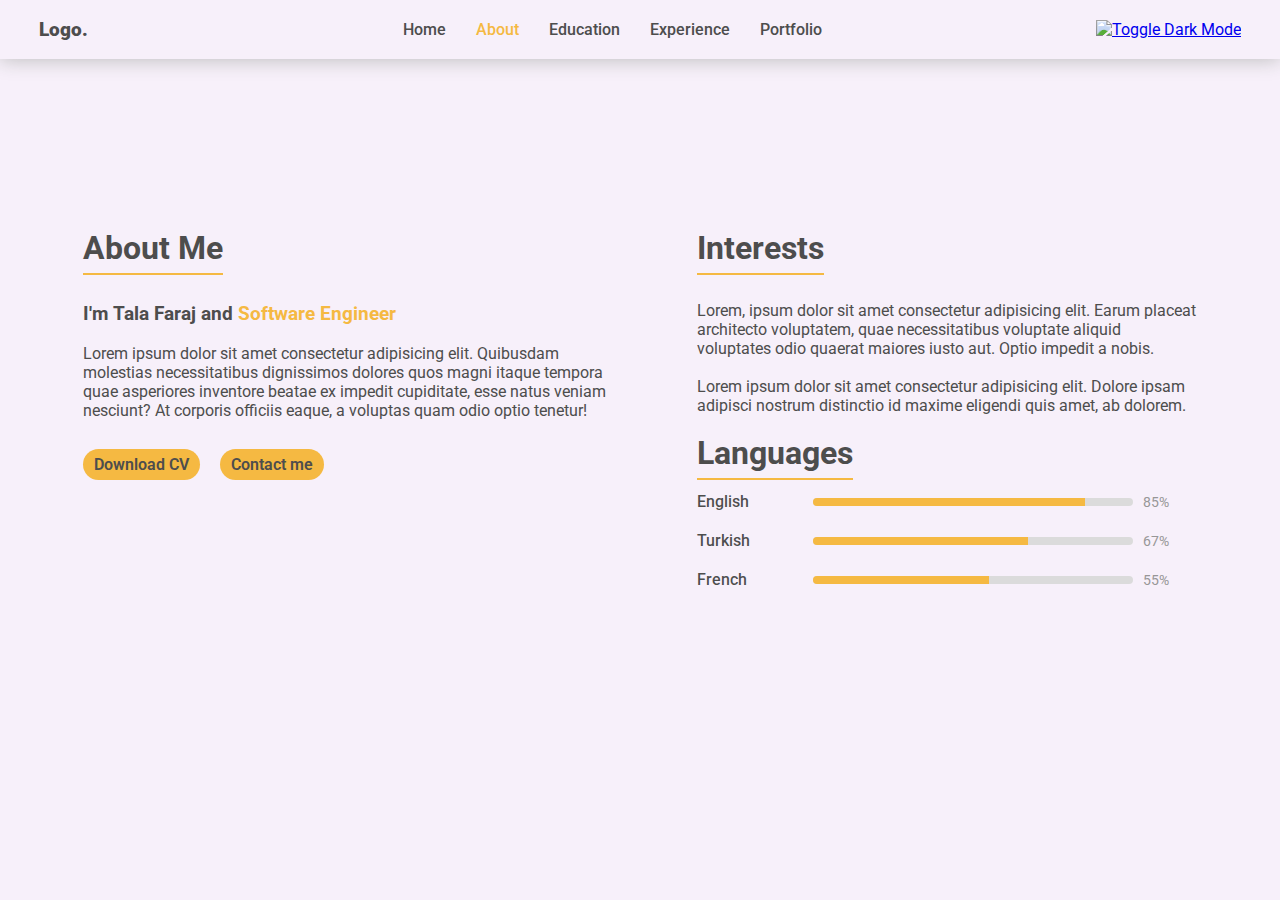
==== index.html @ e930d842 "Add files via upload" ====
<!DOCTYPE html>
<html lang="en">
<head>
    <meta charset="UTF-8">
    <meta name="viewport" content="width=device-width, initial-scale=1.0">
    <link rel="preconnect" href="https://fonts.googleapis.com">
    <link rel="preconnect" href="https://fonts.gstatic.com" crossorigin>
    <link href="https://fonts.googleapis.com/css2?family=Roboto:ital,wght@0,100;0,300;0,400;0,500;0,700;0,900;1,100;1,300;1,400;1,500;1,700;1,900&display=swap" rel="stylesheet">
    <title>About Me</title>
    <link rel="stylesheet" href="general.css">
    <link rel="stylesheet" href="header.css">
    <link rel="stylesheet" href="about.css">
</head>
<body>
    <div class="header">
        <h3>Logo.</h3>
        <div><ul>
            <li ><a  href="home.html">Home</a></li>
            <li><a style="color: #F5B942;" href="index.html">About</a></li>
            <li><a href="education.html">Education</a></li>
            <li><a href="experience.html">Experience</a></li>
            <li><a href="portfolio.html">Portfolio</a></li>
            
        </ul></div>
        <a href="#"><img id="toggle-dark-mode" src="icons/icons8-moon-60.png" alt="Toggle Dark Mode"> </a>
    </div>
    <div class="container">
        <div class="paragraphs">
            <h1>About Me</h1>
            
            <h3>I'm Tala Faraj and <span>Software Engineer</span></h3>
            <p>Lorem ipsum dolor sit amet consectetur adipisicing elit. Quibusdam molestias necessitatibus dignissimos dolores quos magni itaque tempora quae asperiores inventore beatae ex impedit cupiditate, esse natus veniam nesciunt? At corporis officiis eaque, a voluptas quam odio optio tenetur!</p>   
            <a href="#">Download CV</a>
            <a href="contact.html">Contact me</a>
        </div>
        <div class="things">
            <div class="intrests">
                <h1>Interests</h1>
                <p id="par1">Lorem, ipsum dolor sit amet consectetur adipisicing elit. Earum placeat architecto voluptatem, quae necessitatibus voluptate aliquid voluptates odio quaerat maiores iusto aut. Optio impedit a nobis.</p>
                <p id="par2">Lorem ipsum dolor sit amet consectetur adipisicing elit. Dolore ipsam adipisci nostrum distinctio id maxime eligendi quis amet, ab dolorem.</p>
            </div>
            <div class="languages"></div>
            <div><h1>Languages</h1></div>
            <div class="langs">
                <div class="lang"> 
                    <span class="language-name">English</span> 
                    <div class="progress"> 
                        <div class="progress-bar" style="width: 85%;"></div> 
                    </div> 
                    <span class="percentage">85%</span> 
                </div> 
                <div class="lang"> 
                    <span class="language-name">Turkish</span> 
                    <div class="progress"> 
                        <div class="progress-bar" style="width: 67%;"></div> 
                    </div> 
                    <span class="percentage">67%</span> 
                </div> 
                <div class="lang"> 
                    <span class="language-name">French</span> 
                    <div class="progress"> 
                        <div class="progress-bar" style="width: 55%;"></div> 
                    </div> 
                    <span class="percentage">55%</span> 
                </div> 
        </div>
    

        <script src="dark-mode.js"></script>
</body>
</html>
---- general.css ----
body{
    font-family: Roboto, Arial;
    background-color: #F7F0FA;
    color: #4d4d4d;
    margin: 0;
    padding: 0;
}
p, h5, h4{
    margin: 0;
}

body.dark-mode {
    background-color: #4d4d4d;
    color: #f7e6ff;
}
---- header.css ----
.header{
    display: flex;
    justify-content: space-between;
    justify-items: center;
    align-items: center;
    /* border-bottom: 1px solid #4d4d4d; */
    box-shadow: 0 1px 20px #bdbdbd;
}

body.dark-mode .header{
    box-shadow: 0 1px 20px #f7e6ff;
}
.header ul{
    list-style-type: none;
    display: flex;
    gap: 30px;
}

.header ul li a{
    font-size: 16px;
    color: #4d4d4d;
    font-weight: 500;
    text-decoration: none;
    transition: color 0.02ms ease;
}

body.dark-mode .header ul li a{
    color: #f7e6ff;
}
.header ul li a:hover{
    color: #F5B942;
}

.header h3{
 margin-left: 39px;
 font-weight: 900;
}

.header a img{
    width: 26px;
    margin-right: 39px;
}
---- about.css ----
.container{
    display: flex;
    justify-content: space-evenly;
    margin-top: 170px;
    
}

.paragraphs{
    width: 530px;
}

.container h1{
    display: inline;
    padding-bottom: 6px;
    border-bottom:2px solid #F5B942;
    
}

.paragraphs h3{
    margin-top: 36px;
}
.paragraphs span{
    color:#F5B942 ;
}
.paragraphs p{
    margin-bottom: 35px;
}
#par1{
    margin-top: 34px;
}

#par2{
    margin-top: 19px;
    margin-bottom: 19px;
}
.paragraphs a{
    text-decoration: none;
    background-color: #F5B942;
    color: #4d4d4d;
    padding: 6px 11px;
    margin-right: 16px;
    border-radius: 20px;
    font-weight: 600;
}

body.dark-mode .paragraphs a{
    color: #f7e6ff;
}

.languages{
    display: flex;
    flex-direction: column;
    
}
.things{
    width: 500px;
}

.lang { 
    display: flex; 
    align-items: center;
    margin: 20px 0;
 } 
.language-name {
    flex: 1;
    font-size:16px ;
    font-weight: 470;
 } 
.progress { 
    flex: 3; 
    height: 8px; 
    background-color: #dbdbdb; 
    border-radius: 5px; 
    margin: 0 10px; 
    overflow: hidden;
 } 
.progress-bar { 
    height: 100%; 
    background-color: #F5B942; } 
    
.percentage { 
    flex: 0.5; 
    font-size: 14px; 
    color: #979797;
}

body.dark-mode .percentage{
    color: #f7e6ff;
}
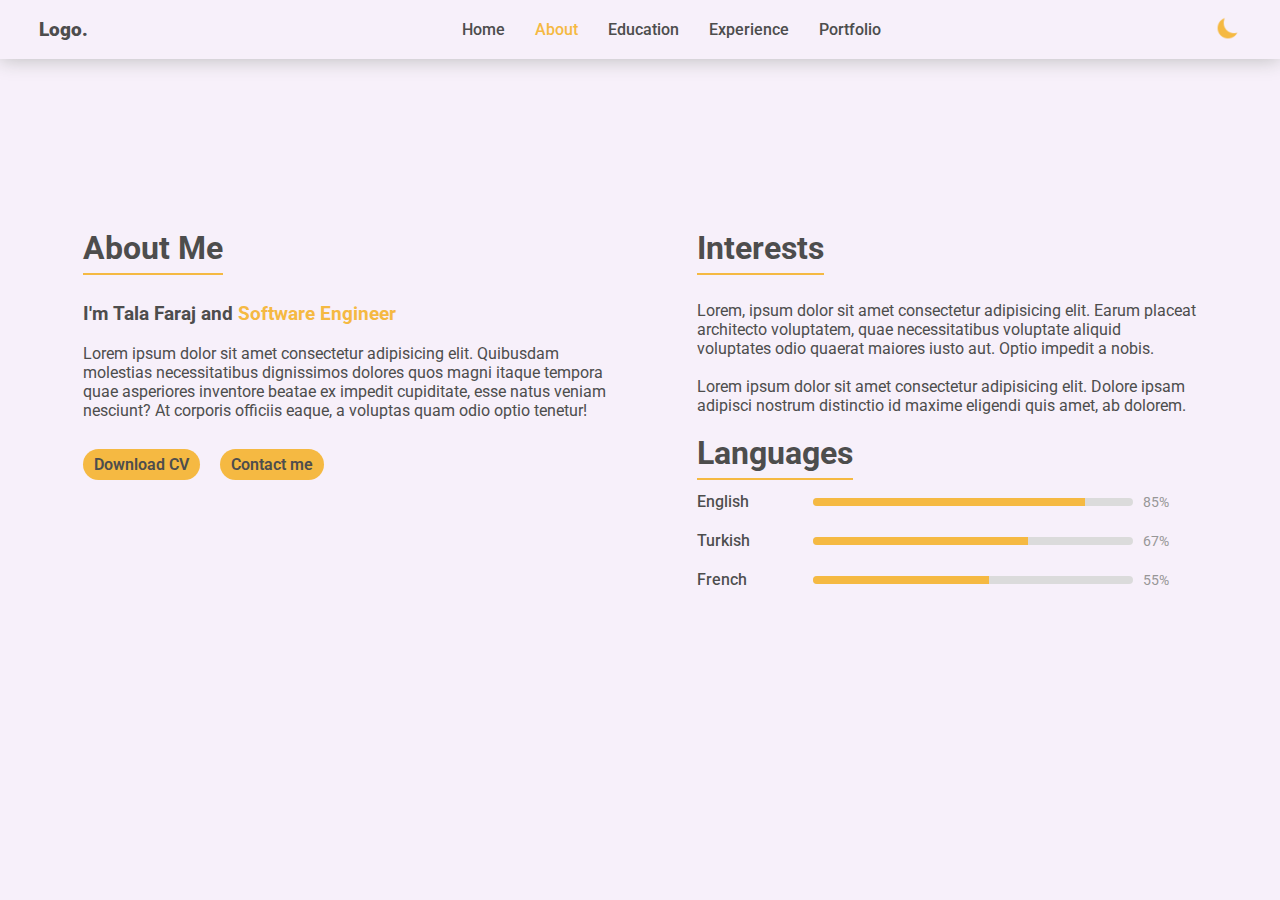
==== commit 88af5d35: "Update index.html" ====
--- a/index.html
+++ b/index.html
@@ -22,7 +22,7 @@
             <li><a href="portfolio.html">Portfolio</a></li>
             
         </ul></div>
-        <a href="#"><img id="toggle-dark-mode" src="icons/icons8-moon-60.png" alt="Toggle Dark Mode"> </a>
+        <a href="#"><img id="toggle-dark-mode" src="icons8-moon-60.png" alt="Toggle Dark Mode"> </a>
     </div>
     <div class="container">
         <div class="paragraphs">
@@ -68,4 +68,4 @@
 
         <script src="dark-mode.js"></script>
 </body>
-</html>+</html>
